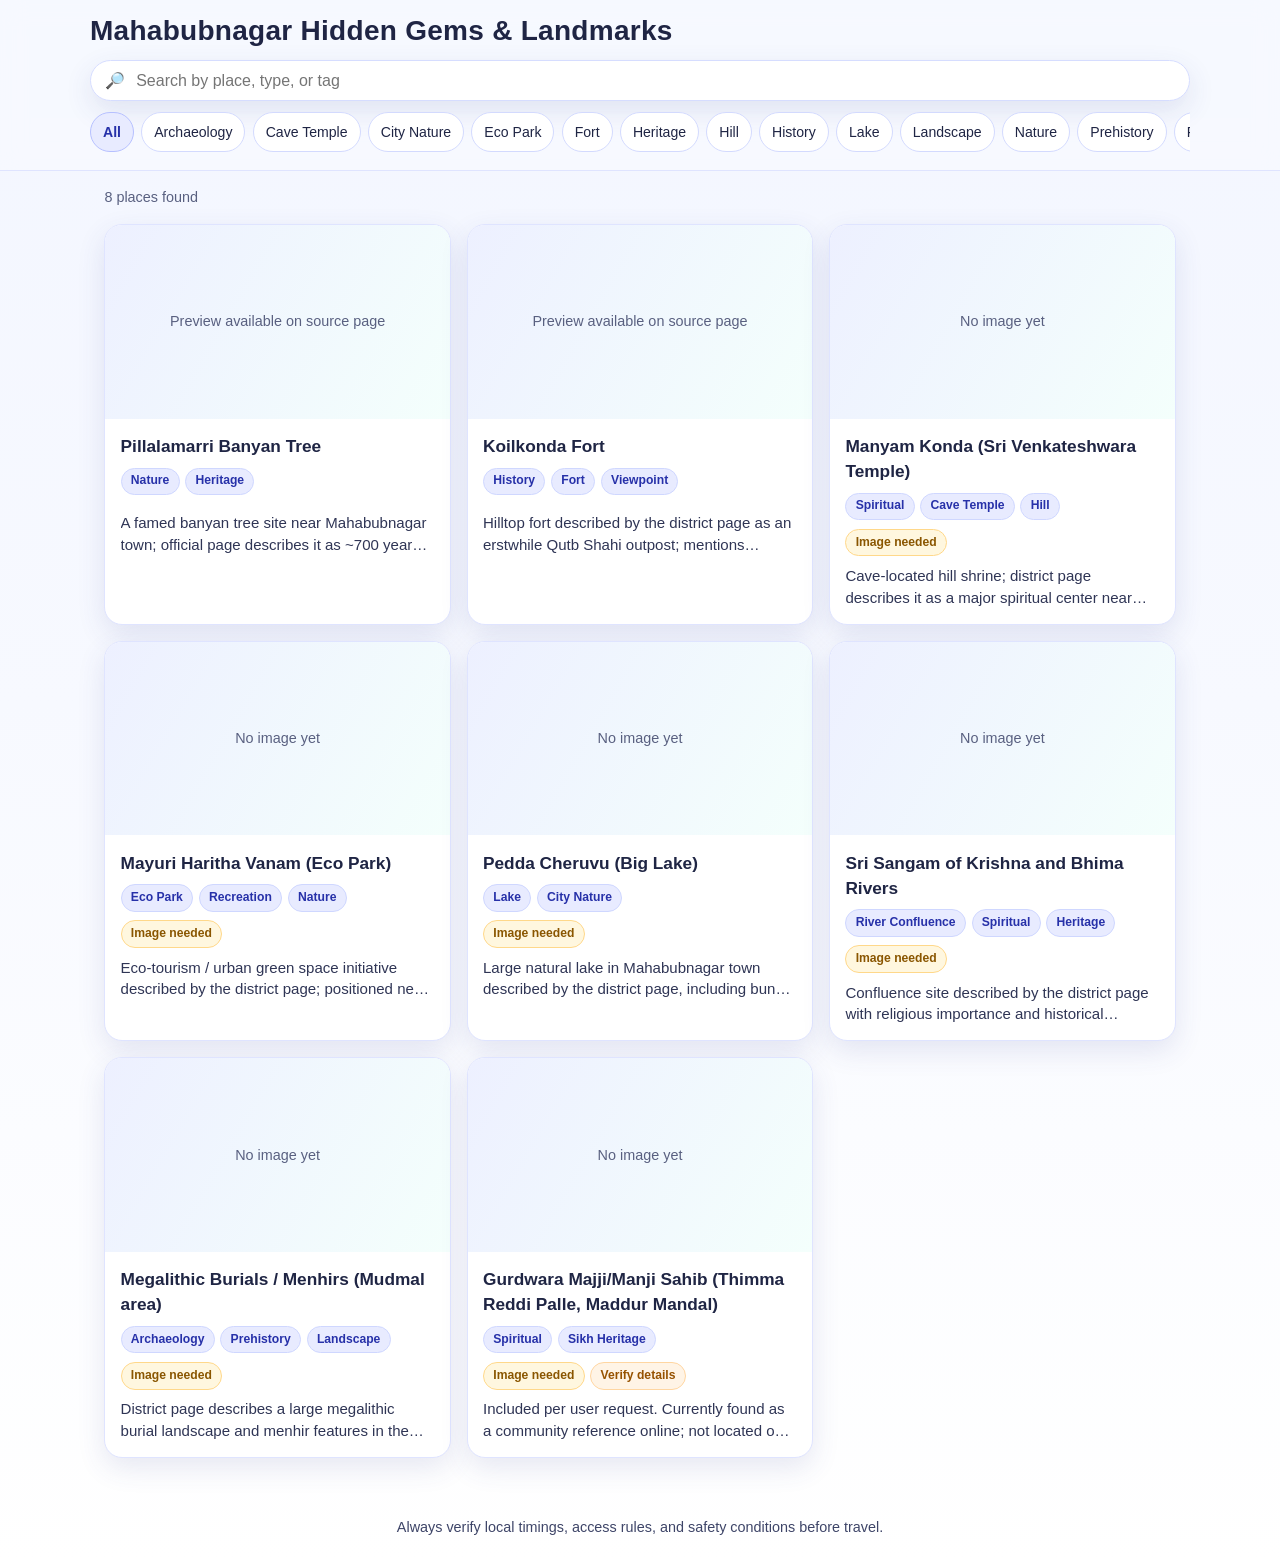
==== Index.html @ 672a3973 "Add initial HTML structure for Mahabubnagar site" ====
<!doctype html>
<html lang="en">
<head>
  <meta charset="UTF-8" />
  <meta name="viewport" content="width=device-width, initial-scale=1" />
  <title>Mahabubnagar Hidden Gems & Landmarks</title>
  <style>
    :root {
      --bg: #f7f9ff;
      --surface: #ffffff;
      --text: #1f2544;
      --muted: #596080;
      --primary: #5b6cff;
      --primary-soft: #e8ebff;
      --accent: #1bc8a1;
      --warn: #ffb703;
      --danger-soft: #fff4e6;
      --shadow: 0 10px 28px rgba(56, 68, 146, 0.12);
      --radius: 18px;
    }

    * { box-sizing: border-box; }
    body {
      margin: 0;
      font-family: Inter, -apple-system, BlinkMacSystemFont, "Segoe UI", Roboto, Arial, sans-serif;
      background: linear-gradient(180deg, #f3f6ff 0%, #f7f9ff 45%, #ffffff 100%);
      color: var(--text);
      line-height: 1.45;
    }

    .topbar {
      position: sticky;
      top: 0;
      z-index: 20;
      backdrop-filter: blur(12px);
      background: rgba(247, 249, 255, 0.92);
      border-bottom: 1px solid #dfe4ff;
      padding: 0.9rem 0.9rem 1rem;
    }

    .topbar-inner {
      max-width: 1100px;
      margin: 0 auto;
    }

    h1 {
      font-size: clamp(1.15rem, 1rem + 1.5vw, 1.75rem);
      margin: 0 0 0.75rem;
      line-height: 1.2;
      letter-spacing: 0.01em;
    }

    .search-wrap {
      display: flex;
      gap: 0.6rem;
      align-items: center;
      background: var(--surface);
      border: 1px solid #d6ddff;
      border-radius: 999px;
      padding: 0.5rem 0.85rem;
      box-shadow: var(--shadow);
    }

    .search-wrap input {
      border: 0;
      outline: none;
      width: 100%;
      font-size: 1rem;
      color: var(--text);
      background: transparent;
    }

    .chips {
      display: flex;
      gap: 0.45rem;
      overflow-x: auto;
      padding: 0.7rem 0 0.1rem;
      scrollbar-width: thin;
    }

    .chip {
      border: 1px solid #d3dafe;
      border-radius: 999px;
      padding: 0.4rem 0.75rem;
      white-space: nowrap;
      font-size: 0.88rem;
      background: #fff;
      color: var(--text);
      cursor: pointer;
      min-height: 40px;
    }

    .chip[aria-pressed="true"] {
      background: var(--primary-soft);
      color: #2731a9;
      border-color: #b6c0ff;
      font-weight: 600;
    }

    main {
      max-width: 1100px;
      margin: 1rem auto;
      padding: 0 0.9rem 1.5rem;
    }

    .grid {
      display: grid;
      grid-template-columns: repeat(auto-fill, minmax(260px, 1fr));
      gap: 1rem;
    }

    .card {
      border: 1px solid #dfe4ff;
      background: var(--surface);
      border-radius: var(--radius);
      box-shadow: var(--shadow);
      overflow: hidden;
      cursor: pointer;
      text-align: left;
      transition: transform 0.2s ease, box-shadow 0.2s ease;
    }

    .card:hover,
    .card:focus-visible {
      transform: translateY(-2px);
      box-shadow: 0 14px 30px rgba(56, 68, 146, 0.18);
      outline: none;
    }

    .cover {
      aspect-ratio: 16 / 9;
      width: 100%;
      object-fit: cover;
      background: #e9eeff;
    }

    .placeholder {
      aspect-ratio: 16 / 9;
      display: grid;
      place-items: center;
      font-size: 0.9rem;
      color: var(--muted);
      background: linear-gradient(120deg, #edf0ff, #f4fffc);
    }

    .content { padding: 0.95rem; }
    .title { margin: 0; font-size: 1.08rem; }

    .badges,
    .meta-badges {
      display: flex;
      flex-wrap: wrap;
      gap: 0.35rem;
      margin: 0.55rem 0;
    }

    .badge {
      border-radius: 999px;
      background: var(--primary-soft);
      color: #2731a9;
      font-size: 0.76rem;
      padding: 0.24rem 0.58rem;
      font-weight: 600;
      border: 1px solid #cfd7ff;
    }

    .badge.warn { background: #fff7df; color: #8a5600; border-color: #ffd88a; }
    .badge.verify { background: var(--danger-soft); color: #965200; border-color: #ffd6a1; }

    .summary {
      margin: 0;
      color: #2f3555;
      display: -webkit-box;
      -webkit-line-clamp: 2;
      -webkit-box-orient: vertical;
      overflow: hidden;
      font-size: 0.94rem;
    }

    .results-note {
      margin: 0.2rem 0 1rem;
      color: var(--muted);
      font-size: 0.9rem;
    }

    dialog {
      width: min(900px, 95vw);
      border: 0;
      border-radius: 20px;
      padding: 0;
      box-shadow: 0 20px 50px rgba(18, 22, 66, 0.45);
    }

    dialog::backdrop { background: rgba(10, 14, 44, 0.65); }

    .modal-head {
      display: flex;
      justify-content: space-between;
      align-items: start;
      gap: 0.7rem;
      padding: 1rem 1rem 0.4rem;
      position: sticky;
      top: 0;
      background: #fff;
    }

    .close-btn {
      border: 0;
      border-radius: 999px;
      padding: 0.55rem 0.75rem;
      background: #f1f4ff;
      cursor: pointer;
      min-width: 44px;
      min-height: 44px;
      font-weight: 700;
    }

    .modal-body {
      padding: 0 1rem 1rem;
      max-height: 75vh;
      overflow: auto;
    }

    .detail-group { margin: 0.9rem 0; }
    .detail-group h3 { margin: 0 0 0.45rem; font-size: 1rem; }

    ul { margin: 0.3rem 0 0; padding-left: 1.1rem; }
    li { margin-bottom: 0.28rem; }

    .sources a {
      color: #2243c7;
      word-break: break-word;
    }

    .gallery {
      display: grid;
      grid-template-columns: repeat(auto-fill, minmax(130px, 1fr));
      gap: 0.7rem;
    }

    .thumb {
      border: 1px solid #d5dcff;
      border-radius: 12px;
      padding: 0.45rem;
      background: #f8faff;
      font-size: 0.8rem;
      text-decoration: none;
      color: #28305d;
      min-height: 92px;
      display: grid;
      align-content: start;
      gap: 0.3rem;
    }

    footer {
      text-align: center;
      color: #3e4568;
      padding: 1.2rem 1rem 1.5rem;
      font-size: 0.9rem;
    }

    @media (max-width: 420px) {
      .card { border-radius: 16px; }
      .content { padding: 0.8rem; }
      .title { font-size: 1rem; }
      .summary { font-size: 0.9rem; }
    }
  </style>
</head>
<body>
  <header class="topbar">
    <div class="topbar-inner">
      <h1>Mahabubnagar Hidden Gems &amp; Landmarks</h1>
      <label class="search-wrap" for="searchInput" aria-label="Search places">
        <span aria-hidden="true">🔎</span>
        <input id="searchInput" type="search" placeholder="Search by place, type, or tag" />
      </label>
      <div class="chips" id="chips" role="toolbar" aria-label="Filter by place type"></div>
    </div>
  </header>

  <main>
    <p class="results-note" id="resultsNote"></p>
    <section class="grid" id="cards" aria-live="polite"></section>
  </main>

  <dialog id="placeModal" aria-label="Place details">
    <div class="modal-head">
      <div>
        <h2 id="modalTitle" style="margin:0 0 .35rem;"></h2>
        <div class="meta-badges" id="modalBadges"></div>
      </div>
      <button class="close-btn" id="closeModal" aria-label="Close details">✕</button>
    </div>
    <div class="modal-body" id="modalBody"></div>
  </dialog>

  <footer>
    Always verify local timings, access rules, and safety conditions before travel.
  </footer>

  <script>
    const data = {
      "district": "Mahabubnagar",
      "state": "Telangana",
      "updated_iso": "2026-02-20",
      "source_policy": {
        "primary": ["Mahabubnagar District Administration tourism pages", "Telangana Tourism destination pages"],
        "images": ["Wikimedia Commons (preferred)"],
        "verification_note": "Some sites may have only community references; those must be labeled and verified."
      },
      "places": [
        {
          "id": "pillalamarri-banyan",
          "name": "Pillalamarri Banyan Tree",
          "type": ["Nature", "Heritage"],
          "summary": "A famed banyan tree site near Mahabubnagar town; official page describes it as ~700 years old with a large spread and on-site visitor facilities.",
          "why_go": ["Iconic landmark", "Shaded picnic-like atmosphere", "Quick half-day visit"],
          "admin_area": { "district": "Mahabubnagar", "mandal": "Mahabubnagar (as per district site context)" },
          "visit_tips": {
            "best_time": "Dec–Feb is highlighted as best season for the region (general destination guidance).",
            "duration": "1–2 hours (typical quick visit)",
            "notes": ["Expect crowds on holidays; be mindful of animal facilities if present."]
          },
          "sources": [
            { "label": "Mahabubnagar District - Pillala Marri Tree", "url": "https://mahabubnagar.telangana.gov.in/pillala-marri/" }
          ],
          "images": [
            {
              "title": "Pillalamarri Mahabubnagar",
              "commons_page": "https://commons.wikimedia.org/wiki/File:Pillalamarri_Mahabubnagar.jpg",
              "license": "See Wikimedia file page",
              "attribution": "From Wikimedia Commons (check file page for author/license)"
            }
          ],
          "tags": ["family", "weekend", "nature", "photography"]
        },
        {
          "id": "koilkonda-fort",
          "name": "Koilkonda Fort",
          "type": ["History", "Fort", "Viewpoint"],
          "summary": "Hilltop fort described by the district page as an erstwhile Qutb Shahi outpost; mentions multiple gates and an inscription dated 1550.",
          "why_go": ["Trek + ruins", "Great views", "History nerd heaven"],
          "admin_area": { "district": "Mahabubnagar", "mandal": "Koilkonda" },
          "visit_tips": { "duration": "2–4 hours", "notes": ["Carry water; uneven terrain; sun protection."] },
          "sources": [
            { "label": "Mahabubnagar District - Koilkonda Fort", "url": "https://mahabubnagar.telangana.gov.in/koilkonda-fort/" }
          ],
          "images": [
            {
              "title": "Koilkonda Fort (Mahbubnagar)",
              "commons_page": "https://commons.wikimedia.org/wiki/File:Koilkonda_Fort(Mahbubnagar).jpg",
              "license": "See Wikimedia file page",
              "attribution": "From Wikimedia Commons (check file page for author/license)"
            }
          ],
          "tags": ["trek", "ruins", "sunset", "photography"]
        },
        {
          "id": "manyam-konda",
          "name": "Manyam Konda (Sri Venkateshwara Temple)",
          "type": ["Spiritual", "Cave Temple", "Hill"],
          "summary": "Cave-located hill shrine; district page describes it as a major spiritual center near Mahabubnagar and notes an annual festival on Magha Purnima.",
          "why_go": ["Pilgrimage", "Views + caves", "Quiet hill vibe"],
          "admin_area": { "district": "Mahabubnagar", "mandal": "Mahabubnagar (per district page)" },
          "visit_tips": { "duration": "Half-day", "notes": ["Respect temple customs; watch steps/rocks."] },
          "sources": [
            { "label": "Mahabubnagar District - Manyam Konda", "url": "https://mahabubnagar.telangana.gov.in/manyam-konda/" },
            { "label": "Telangana Tourism - Mahabubnagar destination", "url": "https://tourism.telangana.gov.in/destinations/mahabubnagar" }
          ],
          "images": [],
          "image_needed": true,
          "suggested_query_terms": ["Manyam Konda Mahabubnagar Wikimedia Commons", "Sri Venkateshwara Temple Manyam Konda photo"]
        },
        {
          "id": "mayuri-haritha-vanam",
          "name": "Mayuri Haritha Vanam (Eco Park)",
          "type": ["Eco Park", "Recreation", "Nature"],
          "summary": "Eco-tourism / urban green space initiative described by the district page; positioned near the Mahbubnagar–Jadcherla highway with hilly forested terrain.",
          "why_go": ["Bright, modern hangout", "Green space", "Easy local getaway"],
          "admin_area": { "district": "Mahabubnagar" },
          "visit_tips": { "duration": "2–3 hours", "notes": ["Great for evening stroll content and quick reels."] },
          "sources": [
            { "label": "Mahabubnagar District - Mayuri Haritha Vanam", "url": "https://mahabubnagar.telangana.gov.in/mayuri-haritha-vanam/" },
            { "label": "Mahabubnagar District - Tourist Places", "url": "https://mahabubnagar.telangana.gov.in/tourist-places/" }
          ],
          "images": [],
          "image_needed": true,
          "suggested_query_terms": ["Mayuri Haritha Vanam Mahabubnagar Wikimedia Commons", "Mayuri Eco Park Mahabubnagar photo"]
        },
        {
          "id": "pedda-cheruvu",
          "name": "Pedda Cheruvu (Big Lake)",
          "type": ["Lake", "City Nature"],
          "summary": "Large natural lake in Mahabubnagar town described by the district page, including bund-road access around the lake.",
          "why_go": ["Sunset walks", "Local everyday-life vibe", "Simple scenic shots"],
          "admin_area": { "district": "Mahabubnagar" },
          "visit_tips": { "duration": "1–2 hours" },
          "sources": [
            { "label": "Mahabubnagar District - Pedda Cheruvu", "url": "https://mahabubnagar.telangana.gov.in/pedda-cheruvu/" }
          ],
          "images": [],
          "image_needed": true,
          "suggested_query_terms": ["Pedda Cheruvu Mahabubnagar Wikimedia Commons", "Peddacheruvu Mahabubnagar lake photo"]
        },
        {
          "id": "krishna-bhima-sangam",
          "name": "Sri Sangam of Krishna and Bhima Rivers",
          "type": ["River Confluence", "Spiritual", "Heritage"],
          "summary": "Confluence site described by the district page with religious importance and historical references.",
          "why_go": ["Confluence landscape", "Pilgrimage significance", "Heritage storytelling"],
          "admin_area": { "district": "Mahabubnagar", "mandal": "Maganoor (as per district page)" },
          "visit_tips": { "duration": "2–4 hours" },
          "sources": [
            { "label": "Mahabubnagar District - Sri Sangam", "url": "https://mahabubnagar.telangana.gov.in/sri-sangam-of-krishna-and-bheemarivers/" }
          ],
          "images": [],
          "image_needed": true
        },
        {
          "id": "mudmal-megaliths",
          "name": "Megalithic Burials / Menhirs (Mudmal area)",
          "type": ["Archaeology", "Prehistory", "Landscape"],
          "summary": "District page describes a large megalithic burial landscape and menhir features in the Mudmal/Maganoor area.",
          "why_go": ["Rare prehistoric site", "Science-y storytelling", "Offbeat exploration"],
          "admin_area": { "district": "Mahabubnagar", "mandal": "Maganoor" },
          "visit_tips": { "duration": "Half-day", "notes": ["Go with daylight; be respectful—this is a burial landscape."] },
          "sources": [
            { "label": "Mahabubnagar District - Megalit Burials", "url": "https://mahabubnagar.telangana.gov.in/megalit-burials/" }
          ],
          "images": [],
          "image_needed": true
        },
        {
          "id": "gurdwara-manji-sahib-thimmareddipalle",
          "name": "Gurdwara Majji/Manji Sahib (Thimma Reddi Palle, Maddur Mandal)",
          "type": ["Spiritual", "Sikh Heritage"],
          "summary": "Included per user request. Currently found as a community reference online; not located on official tourism pages or Wikimedia in this pass.",
          "admin_area": { "district": "Mahabubnagar", "mandal": "Maddur" },
          "verification_status": "community_reference_only",
          "sources": [
            { "label": "Community reference mentioning the gurdwara at Thimma Reddi Palle (Maddur Mandal)", "url": "https://www.sikhphilosophy.net/threads/forgotten-sikh-tribes-and-sikh-religious-places.54071/" }
          ],
          "images": [],
          "image_needed": true,
          "suggested_query_terms": ["Gurdwara Manji Sahib Thimma Reddi Palle Wikimedia", "Thimmareddipalle gurdwara photo"]
        }
      ]
    };

    const cardsEl = document.getElementById('cards');
    const chipsEl = document.getElementById('chips');
    const searchInput = document.getElementById('searchInput');
    const resultsNote = document.getElementById('resultsNote');
    const modal = document.getElementById('placeModal');
    const closeModalBtn = document.getElementById('closeModal');
    const modalTitle = document.getElementById('modalTitle');
    const modalBadges = document.getElementById('modalBadges');
    const modalBody = document.getElementById('modalBody');

    const allTypes = [...new Set(data.places.flatMap(place => place.type || []))].sort();
    let activeType = 'All';

    function createChips() {
      const types = ['All', ...allTypes];
      chipsEl.innerHTML = types.map(type => `
        <button class="chip" data-type="${type}" aria-pressed="${type === 'All'}">${type}</button>
      `).join('');
    }

    function getImageUrl(place) {
      const first = place.images && place.images[0];
      return first?.image_url || first?.url || first?.commons_page || '';
    }

    function renderCards() {
      const query = searchInput.value.trim().toLowerCase();
      const filtered = data.places.filter(place => {
        const haystack = [
          place.name,
          ...(place.type || []),
          ...(place.tags || [])
        ].join(' ').toLowerCase();
        const typeMatch = activeType === 'All' || (place.type || []).includes(activeType);
        const queryMatch = !query || haystack.includes(query);
        return typeMatch && queryMatch;
      });

      resultsNote.textContent = `${filtered.length} place${filtered.length === 1 ? '' : 's'} found`;

      cardsEl.innerHTML = filtered.map(place => {
        const imageUrl = getImageUrl(place);
        return `
          <article class="card" tabindex="0" data-id="${place.id}" role="button" aria-label="Open details for ${place.name}">
            ${imageUrl
              ? `<img class="cover" src="${imageUrl}" alt="${place.name} cover image" loading="lazy" onerror="this.closest('article').querySelector('.placeholder').hidden=false; this.hidden=true;"/><div class="placeholder" hidden>Preview available on source page</div>`
              : `<div class="placeholder">No image yet</div>`}
            <div class="content">
              <h2 class="title">${place.name}</h2>
              <div class="badges">${(place.type || []).map(type => `<span class="badge">${type}</span>`).join('')}</div>
              <div class="meta-badges">
                ${place.image_needed ? '<span class="badge warn">Image needed</span>' : ''}
                ${place.verification_status === 'community_reference_only' ? '<span class="badge verify">Verify details</span>' : ''}
              </div>
              <p class="summary">${place.summary || 'No summary yet.'}</p>
            </div>
          </article>
        `;
      }).join('');

      if (!filtered.length) {
        cardsEl.innerHTML = '<p>No places match your filters. Try a broader search.</p>';
      }
    }

    function renderModal(place) {
      modalTitle.textContent = place.name;
      modalBadges.innerHTML = [
        ...(place.type || []).map(type => `<span class="badge">${type}</span>`),
        place.image_needed ? '<span class="badge warn">Image needed</span>' : '',
        place.verification_status === 'community_reference_only' ? '<span class="badge verify">Verify details</span>' : ''
      ].join('');

      const tips = place.visit_tips || {};
      const tipItems = [
        tips.best_time ? `<li><strong>Best time:</strong> ${tips.best_time}</li>` : '',
        tips.duration ? `<li><strong>Suggested duration:</strong> ${tips.duration}</li>` : '',
        ...(tips.notes || []).map(note => `<li>${note}</li>`)
      ].join('');

      const adminArea = Object.entries(place.admin_area || {})
        .map(([k, v]) => `<li><strong>${k}:</strong> ${v}</li>`)
        .join('');

      const gallery = (place.images || []).length
        ? `<div class="gallery">${place.images.map(img => {
            const link = img.image_url || img.url || img.commons_page;
            return `<a class="thumb" href="${link}" target="_blank" rel="noopener noreferrer">
              <strong>${img.title || 'Image'}</strong>
              <span>${img.license || 'Open source page'}</span>
              <span>${img.attribution || ''}</span>
            </a>`;
          }).join('')}</div>`
        : '<p>No gallery images available yet.</p>';

      modalBody.innerHTML = `
        <section class="detail-group">
          <h3>Summary</h3>
          <p>${place.summary || 'No summary available.'}</p>
        </section>

        <section class="detail-group">
          <h3>Why go</h3>
          ${(place.why_go || []).length ? `<ul>${(place.why_go || []).map(item => `<li>${item}</li>`).join('')}</ul>` : '<p>Not specified.</p>'}
        </section>

        <section class="detail-group">
          <h3>Visit tips</h3>
          ${tipItems ? `<ul>${tipItems}</ul>` : '<p>Not specified.</p>'}
        </section>

        <section class="detail-group">
          <h3>Administrative area</h3>
          ${adminArea ? `<ul>${adminArea}</ul>` : '<p>Not specified.</p>'}
        </section>

        <section class="detail-group sources">
          <h3>Sources</h3>
          ${(place.sources || []).length
            ? `<ul>${place.sources.map(src => `<li><a href="${src.url}" target="_blank" rel="noopener noreferrer">${src.label}</a></li>`).join('')}</ul>`
            : '<p>No source links listed.</p>'}
        </section>

        <section class="detail-group">
          <h3>Image gallery</h3>
          ${gallery}
        </section>
      `;
      modal.showModal();
      closeModalBtn.focus();
    }

    createChips();
    renderCards();

    chipsEl.addEventListener('click', event => {
      const target = event.target.closest('.chip');
      if (!target) return;
      activeType = target.dataset.type;
      [...chipsEl.querySelectorAll('.chip')].forEach(chip => {
        chip.setAttribute('aria-pressed', String(chip === target));
      });
      renderCards();
    });

    searchInput.addEventListener('input', renderCards);

    cardsEl.addEventListener('click', event => {
      const card = event.target.closest('.card');
      if (!card) return;
      const place = data.places.find(p => p.id === card.dataset.id);
      if (place) renderModal(place);
    });

    cardsEl.addEventListener('keydown', event => {
      if (event.key !== 'Enter' && event.key !== ' ') return;
      const card = event.target.closest('.card');
      if (!card) return;
      event.preventDefault();
      const place = data.places.find(p => p.id === card.dataset.id);
      if (place) renderModal(place);
    });

    closeModalBtn.addEventListener('click', () => modal.close());

    modal.addEventListener('click', event => {
      const rect = modal.getBoundingClientRect();
      const inDialog = rect.top <= event.clientY && event.clientY <= rect.top + rect.height && rect.left <= event.clientX && event.clientX <= rect.left + rect.width;
      if (!inDialog) modal.close();
    });

    document.addEventListener('keydown', event => {
      if (event.key === 'Escape' && modal.open) {
        modal.close();
      }
    });
  </script>
</body>
</html>
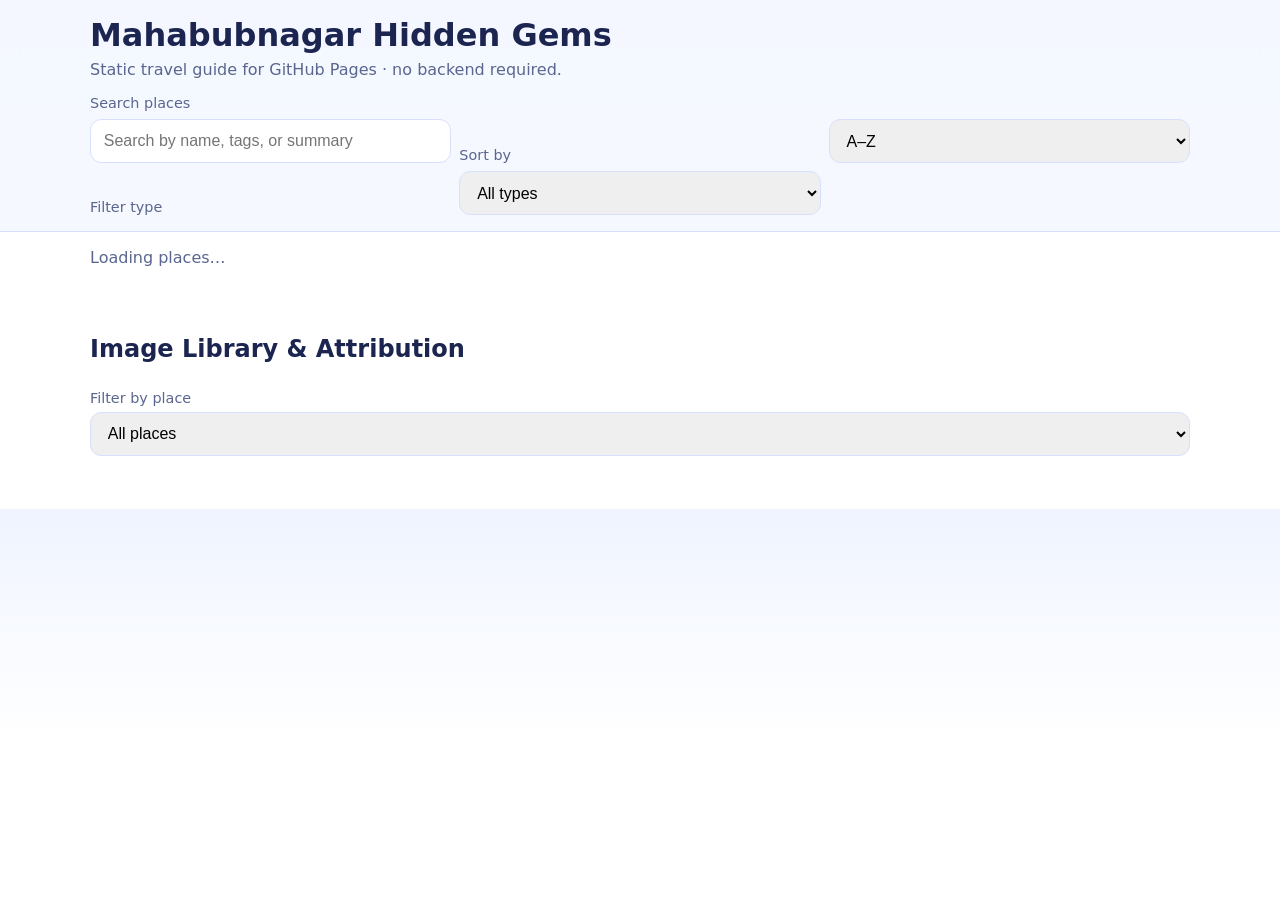
==== commit 4b9bbc1f: "Refactor Index.html for SEO and accessibility Updated the HTML structure and added meta tags for bet" ====
--- a/Index.html
+++ b/Index.html
@@ -1,629 +1,99 @@
 <!doctype html>
 <html lang="en">
-<head>
-  <meta charset="UTF-8" />
-  <meta name="viewport" content="width=device-width, initial-scale=1" />
-  <title>Mahabubnagar Hidden Gems & Landmarks</title>
-  <style>
-    :root {
-      --bg: #f7f9ff;
-      --surface: #ffffff;
-      --text: #1f2544;
-      --muted: #596080;
-      --primary: #5b6cff;
-      --primary-soft: #e8ebff;
-      --accent: #1bc8a1;
-      --warn: #ffb703;
-      --danger-soft: #fff4e6;
-      --shadow: 0 10px 28px rgba(56, 68, 146, 0.12);
-      --radius: 18px;
-    }
+  <head>
+    <meta charset="UTF-8" />
+    <meta name="viewport" content="width=device-width, initial-scale=1" />
+    <title>Mahabubnagar Hidden Gems</title>
+    <meta
+      name="description"
+      content="Explore Mahabubnagar hidden gems with search, filters, map links, image licenses, and offline support."
+    />
+    <meta property="og:title" content="Mahabubnagar Hidden Gems" />
+    <meta
+      property="og:description"
+      content="A modern static travel guide with discoverable places, image attribution, and offline support."
+    />
+    <meta property="og:type" content="website" />
+    <meta property="og:url" content="https://example.github.io/Mahabubnagar-Hidden-Gems/" />
+    <meta
+      property="og:image"
+      content="https://example.github.io/Mahabubnagar-Hidden-Gems/assets/images/og-cover.svg"
+    />
+    <meta name="twitter:card" content="summary_large_image" />
+    <meta name="twitter:title" content="Mahabubnagar Hidden Gems" />
+    <meta
+      name="twitter:description"
+      content="Find scenic, heritage, and spiritual places with offline-ready static pages."
+    />
+    <meta
+      name="twitter:image"
+      content="https://example.github.io/Mahabubnagar-Hidden-Gems/assets/images/og-cover.svg"
+    />
+    <link rel="icon" href="./favicon.ico" sizes="any" />
+    <link rel="manifest" href="./manifest.webmanifest" />
+    <link rel="stylesheet" href="./css/styles.css" />
+  </head>
+  <body>
+    <a class="skip-link" href="#main-content">Skip to content</a>
 
-    * { box-sizing: border-box; }
-    body {
-      margin: 0;
-      font-family: Inter, -apple-system, BlinkMacSystemFont, "Segoe UI", Roboto, Arial, sans-serif;
-      background: linear-gradient(180deg, #f3f6ff 0%, #f7f9ff 45%, #ffffff 100%);
-      color: var(--text);
-      line-height: 1.45;
-    }
+    <header class="topbar">
+      <div class="container">
+        <h1>Mahabubnagar Hidden Gems</h1>
+        <p class="subtitle">Static travel guide for GitHub Pages · no backend required.</p>
 
-    .topbar {
-      position: sticky;
-      top: 0;
-      z-index: 20;
-      backdrop-filter: blur(12px);
-      background: rgba(247, 249, 255, 0.92);
-      border-bottom: 1px solid #dfe4ff;
-      padding: 0.9rem 0.9rem 1rem;
-    }
+        <section class="controls" aria-label="Search and sort places">
+          <label class="search-label" for="search-input">Search places</label>
+          <input
+            id="search-input"
+            type="search"
+            placeholder="Search by name, tags, or summary"
+            autocomplete="off"
+          />
 
-    .topbar-inner {
-      max-width: 1100px;
-      margin: 0 auto;
-    }
+          <label for="sort-select">Sort by</label>
+          <select id="sort-select">
+            <option value="az">A–Z</option>
+            <option value="rating">Rating (high → low)</option>
+            <option value="type">Type</option>
+          </select>
 
-    h1 {
-      font-size: clamp(1.15rem, 1rem + 1.5vw, 1.75rem);
-      margin: 0 0 0.75rem;
-      line-height: 1.2;
-      letter-spacing: 0.01em;
-    }
+          <label for="type-filter">Filter type</label>
+          <select id="type-filter">
+            <option value="all">All types</option>
+          </select>
+        </section>
+      </div>
+    </header>
 
-    .search-wrap {
-      display: flex;
-      gap: 0.6rem;
-      align-items: center;
-      background: var(--surface);
-      border: 1px solid #d6ddff;
-      border-radius: 999px;
-      padding: 0.5rem 0.85rem;
-      box-shadow: var(--shadow);
-    }
+    <main id="main-content" class="container">
+      <p id="status" class="status" role="status" aria-live="polite">Loading places…</p>
+      <section id="cards" class="grid" aria-label="Place cards"></section>
 
-    .search-wrap input {
-      border: 0;
-      outline: none;
-      width: 100%;
-      font-size: 1rem;
-      color: var(--text);
-      background: transparent;
-    }
+      <section id="image-library" aria-labelledby="image-library-title">
+        <div class="image-library-header">
+          <h2 id="image-library-title">Image Library & Attribution</h2>
+          <label for="image-place-filter">Filter by place</label>
+          <select id="image-place-filter">
+            <option value="all">All places</option>
+          </select>
+        </div>
+        <div id="image-library-list" class="image-grid"></div>
+      </section>
+    </main>
 
-    .chips {
-      display: flex;
-      gap: 0.45rem;
-      overflow-x: auto;
-      padding: 0.7rem 0 0.1rem;
-      scrollbar-width: thin;
-    }
+    <dialog id="place-modal" aria-labelledby="modal-title">
+      <article class="modal-shell">
+        <button class="close" id="modal-close" aria-label="Close place details">✕</button>
+        <h2 id="modal-title"></h2>
+        <p id="modal-summary"></p>
+        <ul id="modal-tags" class="tag-list"></ul>
+        <p id="modal-rating"></p>
+        <div class="modal-actions">
+          <a id="modal-map-link" class="button-link" target="_blank" rel="noopener noreferrer">Open in Google Maps</a>
+        </div>
+      </article>
+    </dialog>
 
-    .chip {
-      border: 1px solid #d3dafe;
-      border-radius: 999px;
-      padding: 0.4rem 0.75rem;
-      white-space: nowrap;
-      font-size: 0.88rem;
-      background: #fff;
-      color: var(--text);
-      cursor: pointer;
-      min-height: 40px;
-    }
-
-    .chip[aria-pressed="true"] {
-      background: var(--primary-soft);
-      color: #2731a9;
-      border-color: #b6c0ff;
-      font-weight: 600;
-    }
-
-    main {
-      max-width: 1100px;
-      margin: 1rem auto;
-      padding: 0 0.9rem 1.5rem;
-    }
-
-    .grid {
-      display: grid;
-      grid-template-columns: repeat(auto-fill, minmax(260px, 1fr));
-      gap: 1rem;
-    }
-
-    .card {
-      border: 1px solid #dfe4ff;
-      background: var(--surface);
-      border-radius: var(--radius);
-      box-shadow: var(--shadow);
-      overflow: hidden;
-      cursor: pointer;
-      text-align: left;
-      transition: transform 0.2s ease, box-shadow 0.2s ease;
-    }
-
-    .card:hover,
-    .card:focus-visible {
-      transform: translateY(-2px);
-      box-shadow: 0 14px 30px rgba(56, 68, 146, 0.18);
-      outline: none;
-    }
-
-    .cover {
-      aspect-ratio: 16 / 9;
-      width: 100%;
-      object-fit: cover;
-      background: #e9eeff;
-    }
-
-    .placeholder {
-      aspect-ratio: 16 / 9;
-      display: grid;
-      place-items: center;
-      font-size: 0.9rem;
-      color: var(--muted);
-      background: linear-gradient(120deg, #edf0ff, #f4fffc);
-    }
-
-    .content { padding: 0.95rem; }
-    .title { margin: 0; font-size: 1.08rem; }
-
-    .badges,
-    .meta-badges {
-      display: flex;
-      flex-wrap: wrap;
-      gap: 0.35rem;
-      margin: 0.55rem 0;
-    }
-
-    .badge {
-      border-radius: 999px;
-      background: var(--primary-soft);
-      color: #2731a9;
-      font-size: 0.76rem;
-      padding: 0.24rem 0.58rem;
-      font-weight: 600;
-      border: 1px solid #cfd7ff;
-    }
-
-    .badge.warn { background: #fff7df; color: #8a5600; border-color: #ffd88a; }
-    .badge.verify { background: var(--danger-soft); color: #965200; border-color: #ffd6a1; }
-
-    .summary {
-      margin: 0;
-      color: #2f3555;
-      display: -webkit-box;
-      -webkit-line-clamp: 2;
-      -webkit-box-orient: vertical;
-      overflow: hidden;
-      font-size: 0.94rem;
-    }
-
-    .results-note {
-      margin: 0.2rem 0 1rem;
-      color: var(--muted);
-      font-size: 0.9rem;
-    }
-
-    dialog {
-      width: min(900px, 95vw);
-      border: 0;
-      border-radius: 20px;
-      padding: 0;
-      box-shadow: 0 20px 50px rgba(18, 22, 66, 0.45);
-    }
-
-    dialog::backdrop { background: rgba(10, 14, 44, 0.65); }
-
-    .modal-head {
-      display: flex;
-      justify-content: space-between;
-      align-items: start;
-      gap: 0.7rem;
-      padding: 1rem 1rem 0.4rem;
-      position: sticky;
-      top: 0;
-      background: #fff;
-    }
-
-    .close-btn {
-      border: 0;
-      border-radius: 999px;
-      padding: 0.55rem 0.75rem;
-      background: #f1f4ff;
-      cursor: pointer;
-      min-width: 44px;
-      min-height: 44px;
-      font-weight: 700;
-    }
-
-    .modal-body {
-      padding: 0 1rem 1rem;
-      max-height: 75vh;
-      overflow: auto;
-    }
-
-    .detail-group { margin: 0.9rem 0; }
-    .detail-group h3 { margin: 0 0 0.45rem; font-size: 1rem; }
-
-    ul { margin: 0.3rem 0 0; padding-left: 1.1rem; }
-    li { margin-bottom: 0.28rem; }
-
-    .sources a {
-      color: #2243c7;
-      word-break: break-word;
-    }
-
-    .gallery {
-      display: grid;
-      grid-template-columns: repeat(auto-fill, minmax(130px, 1fr));
-      gap: 0.7rem;
-    }
-
-    .thumb {
-      border: 1px solid #d5dcff;
-      border-radius: 12px;
-      padding: 0.45rem;
-      background: #f8faff;
-      font-size: 0.8rem;
-      text-decoration: none;
-      color: #28305d;
-      min-height: 92px;
-      display: grid;
-      align-content: start;
-      gap: 0.3rem;
-    }
-
-    footer {
-      text-align: center;
-      color: #3e4568;
-      padding: 1.2rem 1rem 1.5rem;
-      font-size: 0.9rem;
-    }
-
-    @media (max-width: 420px) {
-      .card { border-radius: 16px; }
-      .content { padding: 0.8rem; }
-      .title { font-size: 1rem; }
-      .summary { font-size: 0.9rem; }
-    }
-  </style>
-</head>
-<body>
-  <header class="topbar">
-    <div class="topbar-inner">
-      <h1>Mahabubnagar Hidden Gems &amp; Landmarks</h1>
-      <label class="search-wrap" for="searchInput" aria-label="Search places">
-        <span aria-hidden="true">🔎</span>
-        <input id="searchInput" type="search" placeholder="Search by place, type, or tag" />
-      </label>
-      <div class="chips" id="chips" role="toolbar" aria-label="Filter by place type"></div>
-    </div>
-  </header>
-
-  <main>
-    <p class="results-note" id="resultsNote"></p>
-    <section class="grid" id="cards" aria-live="polite"></section>
-  </main>
-
-  <dialog id="placeModal" aria-label="Place details">
-    <div class="modal-head">
-      <div>
-        <h2 id="modalTitle" style="margin:0 0 .35rem;"></h2>
-        <div class="meta-badges" id="modalBadges"></div>
-      </div>
-      <button class="close-btn" id="closeModal" aria-label="Close details">✕</button>
-    </div>
-    <div class="modal-body" id="modalBody"></div>
-  </dialog>
-
-  <footer>
-    Always verify local timings, access rules, and safety conditions before travel.
-  </footer>
-
-  <script>
-    const data = {
-      "district": "Mahabubnagar",
-      "state": "Telangana",
-      "updated_iso": "2026-02-20",
-      "source_policy": {
-        "primary": ["Mahabubnagar District Administration tourism pages", "Telangana Tourism destination pages"],
-        "images": ["Wikimedia Commons (preferred)"],
-        "verification_note": "Some sites may have only community references; those must be labeled and verified."
-      },
-      "places": [
-        {
-          "id": "pillalamarri-banyan",
-          "name": "Pillalamarri Banyan Tree",
-          "type": ["Nature", "Heritage"],
-          "summary": "A famed banyan tree site near Mahabubnagar town; official page describes it as ~700 years old with a large spread and on-site visitor facilities.",
-          "why_go": ["Iconic landmark", "Shaded picnic-like atmosphere", "Quick half-day visit"],
-          "admin_area": { "district": "Mahabubnagar", "mandal": "Mahabubnagar (as per district site context)" },
-          "visit_tips": {
-            "best_time": "Dec–Feb is highlighted as best season for the region (general destination guidance).",
-            "duration": "1–2 hours (typical quick visit)",
-            "notes": ["Expect crowds on holidays; be mindful of animal facilities if present."]
-          },
-          "sources": [
-            { "label": "Mahabubnagar District - Pillala Marri Tree", "url": "https://mahabubnagar.telangana.gov.in/pillala-marri/" }
-          ],
-          "images": [
-            {
-              "title": "Pillalamarri Mahabubnagar",
-              "commons_page": "https://commons.wikimedia.org/wiki/File:Pillalamarri_Mahabubnagar.jpg",
-              "license": "See Wikimedia file page",
-              "attribution": "From Wikimedia Commons (check file page for author/license)"
-            }
-          ],
-          "tags": ["family", "weekend", "nature", "photography"]
-        },
-        {
-          "id": "koilkonda-fort",
-          "name": "Koilkonda Fort",
-          "type": ["History", "Fort", "Viewpoint"],
-          "summary": "Hilltop fort described by the district page as an erstwhile Qutb Shahi outpost; mentions multiple gates and an inscription dated 1550.",
-          "why_go": ["Trek + ruins", "Great views", "History nerd heaven"],
-          "admin_area": { "district": "Mahabubnagar", "mandal": "Koilkonda" },
-          "visit_tips": { "duration": "2–4 hours", "notes": ["Carry water; uneven terrain; sun protection."] },
-          "sources": [
-            { "label": "Mahabubnagar District - Koilkonda Fort", "url": "https://mahabubnagar.telangana.gov.in/koilkonda-fort/" }
-          ],
-          "images": [
-            {
-              "title": "Koilkonda Fort (Mahbubnagar)",
-              "commons_page": "https://commons.wikimedia.org/wiki/File:Koilkonda_Fort(Mahbubnagar).jpg",
-              "license": "See Wikimedia file page",
-              "attribution": "From Wikimedia Commons (check file page for author/license)"
-            }
-          ],
-          "tags": ["trek", "ruins", "sunset", "photography"]
-        },
-        {
-          "id": "manyam-konda",
-          "name": "Manyam Konda (Sri Venkateshwara Temple)",
-          "type": ["Spiritual", "Cave Temple", "Hill"],
-          "summary": "Cave-located hill shrine; district page describes it as a major spiritual center near Mahabubnagar and notes an annual festival on Magha Purnima.",
-          "why_go": ["Pilgrimage", "Views + caves", "Quiet hill vibe"],
-          "admin_area": { "district": "Mahabubnagar", "mandal": "Mahabubnagar (per district page)" },
-          "visit_tips": { "duration": "Half-day", "notes": ["Respect temple customs; watch steps/rocks."] },
-          "sources": [
-            { "label": "Mahabubnagar District - Manyam Konda", "url": "https://mahabubnagar.telangana.gov.in/manyam-konda/" },
-            { "label": "Telangana Tourism - Mahabubnagar destination", "url": "https://tourism.telangana.gov.in/destinations/mahabubnagar" }
-          ],
-          "images": [],
-          "image_needed": true,
-          "suggested_query_terms": ["Manyam Konda Mahabubnagar Wikimedia Commons", "Sri Venkateshwara Temple Manyam Konda photo"]
-        },
-        {
-          "id": "mayuri-haritha-vanam",
-          "name": "Mayuri Haritha Vanam (Eco Park)",
-          "type": ["Eco Park", "Recreation", "Nature"],
-          "summary": "Eco-tourism / urban green space initiative described by the district page; positioned near the Mahbubnagar–Jadcherla highway with hilly forested terrain.",
-          "why_go": ["Bright, modern hangout", "Green space", "Easy local getaway"],
-          "admin_area": { "district": "Mahabubnagar" },
-          "visit_tips": { "duration": "2–3 hours", "notes": ["Great for evening stroll content and quick reels."] },
-          "sources": [
-            { "label": "Mahabubnagar District - Mayuri Haritha Vanam", "url": "https://mahabubnagar.telangana.gov.in/mayuri-haritha-vanam/" },
-            { "label": "Mahabubnagar District - Tourist Places", "url": "https://mahabubnagar.telangana.gov.in/tourist-places/" }
-          ],
-          "images": [],
-          "image_needed": true,
-          "suggested_query_terms": ["Mayuri Haritha Vanam Mahabubnagar Wikimedia Commons", "Mayuri Eco Park Mahabubnagar photo"]
-        },
-        {
-          "id": "pedda-cheruvu",
-          "name": "Pedda Cheruvu (Big Lake)",
-          "type": ["Lake", "City Nature"],
-          "summary": "Large natural lake in Mahabubnagar town described by the district page, including bund-road access around the lake.",
-          "why_go": ["Sunset walks", "Local everyday-life vibe", "Simple scenic shots"],
-          "admin_area": { "district": "Mahabubnagar" },
-          "visit_tips": { "duration": "1–2 hours" },
-          "sources": [
-            { "label": "Mahabubnagar District - Pedda Cheruvu", "url": "https://mahabubnagar.telangana.gov.in/pedda-cheruvu/" }
-          ],
-          "images": [],
-          "image_needed": true,
-          "suggested_query_terms": ["Pedda Cheruvu Mahabubnagar Wikimedia Commons", "Peddacheruvu Mahabubnagar lake photo"]
-        },
-        {
-          "id": "krishna-bhima-sangam",
-          "name": "Sri Sangam of Krishna and Bhima Rivers",
-          "type": ["River Confluence", "Spiritual", "Heritage"],
-          "summary": "Confluence site described by the district page with religious importance and historical references.",
-          "why_go": ["Confluence landscape", "Pilgrimage significance", "Heritage storytelling"],
-          "admin_area": { "district": "Mahabubnagar", "mandal": "Maganoor (as per district page)" },
-          "visit_tips": { "duration": "2–4 hours" },
-          "sources": [
-            { "label": "Mahabubnagar District - Sri Sangam", "url": "https://mahabubnagar.telangana.gov.in/sri-sangam-of-krishna-and-bheemarivers/" }
-          ],
-          "images": [],
-          "image_needed": true
-        },
-        {
-          "id": "mudmal-megaliths",
-          "name": "Megalithic Burials / Menhirs (Mudmal area)",
-          "type": ["Archaeology", "Prehistory", "Landscape"],
-          "summary": "District page describes a large megalithic burial landscape and menhir features in the Mudmal/Maganoor area.",
-          "why_go": ["Rare prehistoric site", "Science-y storytelling", "Offbeat exploration"],
-          "admin_area": { "district": "Mahabubnagar", "mandal": "Maganoor" },
-          "visit_tips": { "duration": "Half-day", "notes": ["Go with daylight; be respectful—this is a burial landscape."] },
-          "sources": [
-            { "label": "Mahabubnagar District - Megalit Burials", "url": "https://mahabubnagar.telangana.gov.in/megalit-burials/" }
-          ],
-          "images": [],
-          "image_needed": true
-        },
-        {
-          "id": "gurdwara-manji-sahib-thimmareddipalle",
-          "name": "Gurdwara Majji/Manji Sahib (Thimma Reddi Palle, Maddur Mandal)",
-          "type": ["Spiritual", "Sikh Heritage"],
-          "summary": "Included per user request. Currently found as a community reference online; not located on official tourism pages or Wikimedia in this pass.",
-          "admin_area": { "district": "Mahabubnagar", "mandal": "Maddur" },
-          "verification_status": "community_reference_only",
-          "sources": [
-            { "label": "Community reference mentioning the gurdwara at Thimma Reddi Palle (Maddur Mandal)", "url": "https://www.sikhphilosophy.net/threads/forgotten-sikh-tribes-and-sikh-religious-places.54071/" }
-          ],
-          "images": [],
-          "image_needed": true,
-          "suggested_query_terms": ["Gurdwara Manji Sahib Thimma Reddi Palle Wikimedia", "Thimmareddipalle gurdwara photo"]
-        }
-      ]
-    };
-
-    const cardsEl = document.getElementById('cards');
-    const chipsEl = document.getElementById('chips');
-    const searchInput = document.getElementById('searchInput');
-    const resultsNote = document.getElementById('resultsNote');
-    const modal = document.getElementById('placeModal');
-    const closeModalBtn = document.getElementById('closeModal');
-    const modalTitle = document.getElementById('modalTitle');
-    const modalBadges = document.getElementById('modalBadges');
-    const modalBody = document.getElementById('modalBody');
-
-    const allTypes = [...new Set(data.places.flatMap(place => place.type || []))].sort();
-    let activeType = 'All';
-
-    function createChips() {
-      const types = ['All', ...allTypes];
-      chipsEl.innerHTML = types.map(type => `
-        <button class="chip" data-type="${type}" aria-pressed="${type === 'All'}">${type}</button>
-      `).join('');
-    }
-
-    function getImageUrl(place) {
-      const first = place.images && place.images[0];
-      return first?.image_url || first?.url || first?.commons_page || '';
-    }
-
-    function renderCards() {
-      const query = searchInput.value.trim().toLowerCase();
-      const filtered = data.places.filter(place => {
-        const haystack = [
-          place.name,
-          ...(place.type || []),
-          ...(place.tags || [])
-        ].join(' ').toLowerCase();
-        const typeMatch = activeType === 'All' || (place.type || []).includes(activeType);
-        const queryMatch = !query || haystack.includes(query);
-        return typeMatch && queryMatch;
-      });
-
-      resultsNote.textContent = `${filtered.length} place${filtered.length === 1 ? '' : 's'} found`;
-
-      cardsEl.innerHTML = filtered.map(place => {
-        const imageUrl = getImageUrl(place);
-        return `
-          <article class="card" tabindex="0" data-id="${place.id}" role="button" aria-label="Open details for ${place.name}">
-            ${imageUrl
-              ? `<img class="cover" src="${imageUrl}" alt="${place.name} cover image" loading="lazy" onerror="this.closest('article').querySelector('.placeholder').hidden=false; this.hidden=true;"/><div class="placeholder" hidden>Preview available on source page</div>`
-              : `<div class="placeholder">No image yet</div>`}
-            <div class="content">
-              <h2 class="title">${place.name}</h2>
-              <div class="badges">${(place.type || []).map(type => `<span class="badge">${type}</span>`).join('')}</div>
-              <div class="meta-badges">
-                ${place.image_needed ? '<span class="badge warn">Image needed</span>' : ''}
-                ${place.verification_status === 'community_reference_only' ? '<span class="badge verify">Verify details</span>' : ''}
-              </div>
-              <p class="summary">${place.summary || 'No summary yet.'}</p>
-            </div>
-          </article>
-        `;
-      }).join('');
-
-      if (!filtered.length) {
-        cardsEl.innerHTML = '<p>No places match your filters. Try a broader search.</p>';
-      }
-    }
-
-    function renderModal(place) {
-      modalTitle.textContent = place.name;
-      modalBadges.innerHTML = [
-        ...(place.type || []).map(type => `<span class="badge">${type}</span>`),
-        place.image_needed ? '<span class="badge warn">Image needed</span>' : '',
-        place.verification_status === 'community_reference_only' ? '<span class="badge verify">Verify details</span>' : ''
-      ].join('');
-
-      const tips = place.visit_tips || {};
-      const tipItems = [
-        tips.best_time ? `<li><strong>Best time:</strong> ${tips.best_time}</li>` : '',
-        tips.duration ? `<li><strong>Suggested duration:</strong> ${tips.duration}</li>` : '',
-        ...(tips.notes || []).map(note => `<li>${note}</li>`)
-      ].join('');
-
-      const adminArea = Object.entries(place.admin_area || {})
-        .map(([k, v]) => `<li><strong>${k}:</strong> ${v}</li>`)
-        .join('');
-
-      const gallery = (place.images || []).length
-        ? `<div class="gallery">${place.images.map(img => {
-            const link = img.image_url || img.url || img.commons_page;
-            return `<a class="thumb" href="${link}" target="_blank" rel="noopener noreferrer">
-              <strong>${img.title || 'Image'}</strong>
-              <span>${img.license || 'Open source page'}</span>
-              <span>${img.attribution || ''}</span>
-            </a>`;
-          }).join('')}</div>`
-        : '<p>No gallery images available yet.</p>';
-
-      modalBody.innerHTML = `
-        <section class="detail-group">
-          <h3>Summary</h3>
-          <p>${place.summary || 'No summary available.'}</p>
-        </section>
-
-        <section class="detail-group">
-          <h3>Why go</h3>
-          ${(place.why_go || []).length ? `<ul>${(place.why_go || []).map(item => `<li>${item}</li>`).join('')}</ul>` : '<p>Not specified.</p>'}
-        </section>
-
-        <section class="detail-group">
-          <h3>Visit tips</h3>
-          ${tipItems ? `<ul>${tipItems}</ul>` : '<p>Not specified.</p>'}
-        </section>
-
-        <section class="detail-group">
-          <h3>Administrative area</h3>
-          ${adminArea ? `<ul>${adminArea}</ul>` : '<p>Not specified.</p>'}
-        </section>
-
-        <section class="detail-group sources">
-          <h3>Sources</h3>
-          ${(place.sources || []).length
-            ? `<ul>${place.sources.map(src => `<li><a href="${src.url}" target="_blank" rel="noopener noreferrer">${src.label}</a></li>`).join('')}</ul>`
-            : '<p>No source links listed.</p>'}
-        </section>
-
-        <section class="detail-group">
-          <h3>Image gallery</h3>
-          ${gallery}
-        </section>
-      `;
-      modal.showModal();
-      closeModalBtn.focus();
-    }
-
-    createChips();
-    renderCards();
-
-    chipsEl.addEventListener('click', event => {
-      const target = event.target.closest('.chip');
-      if (!target) return;
-      activeType = target.dataset.type;
-      [...chipsEl.querySelectorAll('.chip')].forEach(chip => {
-        chip.setAttribute('aria-pressed', String(chip === target));
-      });
-      renderCards();
-    });
-
-    searchInput.addEventListener('input', renderCards);
-
-    cardsEl.addEventListener('click', event => {
-      const card = event.target.closest('.card');
-      if (!card) return;
-      const place = data.places.find(p => p.id === card.dataset.id);
-      if (place) renderModal(place);
-    });
-
-    cardsEl.addEventListener('keydown', event => {
-      if (event.key !== 'Enter' && event.key !== ' ') return;
-      const card = event.target.closest('.card');
-      if (!card) return;
-      event.preventDefault();
-      const place = data.places.find(p => p.id === card.dataset.id);
-      if (place) renderModal(place);
-    });
-
-    closeModalBtn.addEventListener('click', () => modal.close());
-
-    modal.addEventListener('click', event => {
-      const rect = modal.getBoundingClientRect();
-      const inDialog = rect.top <= event.clientY && event.clientY <= rect.top + rect.height && rect.left <= event.clientX && event.clientX <= rect.left + rect.width;
-      if (!inDialog) modal.close();
-    });
-
-    document.addEventListener('keydown', event => {
-      if (event.key === 'Escape' && modal.open) {
-        modal.close();
-      }
-    });
-  </script>
-</body>
+    <script src="./js/app.js" defer></script>
+  </body>
 </html>
--- a/css/styles.css
+++ b/css/styles.css
@@ -0,0 +1,211 @@
+:root {
+  --bg: #f4f8ff;
+  --surface: #ffffff;
+  --text: #1b2550;
+  --muted: #5a668f;
+  --primary: #4257f5;
+  --border: #d8dffd;
+  --shadow: 0 8px 24px rgba(47, 66, 184, 0.14);
+}
+
+* {
+  box-sizing: border-box;
+}
+
+body {
+  margin: 0;
+  font-family: Inter, system-ui, -apple-system, Segoe UI, sans-serif;
+  color: var(--text);
+  background: linear-gradient(180deg, #eff4ff, #ffffff 45%);
+}
+
+.container {
+  width: min(1100px, 92vw);
+  margin: 0 auto;
+}
+
+.skip-link {
+  position: absolute;
+  left: -999px;
+}
+
+.skip-link:focus {
+  left: 1rem;
+  top: 1rem;
+  background: #fff;
+  padding: 0.5rem;
+}
+
+.topbar {
+  position: sticky;
+  top: 0;
+  z-index: 4;
+  background: rgba(244, 248, 255, 0.9);
+  backdrop-filter: blur(8px);
+  border-bottom: 1px solid var(--border);
+  padding: 1rem 0;
+}
+
+h1 {
+  margin: 0;
+  font-size: clamp(1.3rem, 4vw, 2rem);
+}
+
+.subtitle {
+  margin-top: 0.4rem;
+  color: var(--muted);
+}
+
+.controls {
+  margin-top: 1rem;
+  display: grid;
+  grid-template-columns: 1fr;
+  gap: 0.5rem;
+}
+
+input,
+select,
+button,
+.button-link {
+  min-height: 44px;
+  border: 1px solid var(--border);
+  border-radius: 0.7rem;
+  padding: 0.6rem 0.8rem;
+  font-size: 1rem;
+}
+
+label {
+  font-size: 0.9rem;
+  color: var(--muted);
+}
+
+main {
+  padding-block: 1rem 2.5rem;
+}
+
+.status {
+  margin-top: 0;
+  color: var(--muted);
+}
+
+.grid,
+.image-grid {
+  display: grid;
+  grid-template-columns: 1fr;
+  gap: 0.9rem;
+}
+
+.card,
+.image-card {
+  background: var(--surface);
+  border: 1px solid var(--border);
+  border-radius: 1rem;
+  box-shadow: var(--shadow);
+}
+
+.card {
+  text-align: left;
+  padding: 1rem;
+  cursor: pointer;
+}
+
+.card h3 {
+  margin: 0;
+}
+
+.meta,
+.tags {
+  color: var(--muted);
+  font-size: 0.92rem;
+}
+
+.tags {
+  display: flex;
+  flex-wrap: wrap;
+  gap: 0.4rem;
+}
+
+.tag {
+  background: #eaf0ff;
+  border-radius: 999px;
+  padding: 0.2rem 0.6rem;
+}
+
+#image-library {
+  margin-top: 2rem;
+}
+
+.image-library-header {
+  display: flex;
+  flex-direction: column;
+  gap: 0.4rem;
+  margin-bottom: 0.8rem;
+}
+
+.image-card {
+  padding: 0.9rem;
+}
+
+.image-card h3,
+.image-card p {
+  margin: 0.2rem 0;
+}
+
+dialog {
+  width: min(680px, 94vw);
+  border: 0;
+  border-radius: 1rem;
+  padding: 0;
+}
+
+dialog::backdrop {
+  background: rgba(10, 19, 58, 0.6);
+}
+
+.modal-shell {
+  position: relative;
+  padding: 1rem;
+}
+
+.close {
+  position: absolute;
+  right: 0.8rem;
+  top: 0.8rem;
+}
+
+.modal-actions {
+  margin-top: 1rem;
+}
+
+.button-link {
+  display: inline-flex;
+  align-items: center;
+  text-decoration: none;
+  color: #fff;
+  background: var(--primary);
+}
+
+@media (min-width: 720px) {
+  .controls {
+    grid-template-columns: repeat(3, minmax(0, 1fr));
+    align-items: end;
+  }
+
+  .search-label {
+    grid-column: 1 / -1;
+  }
+
+  .grid {
+    grid-template-columns: repeat(2, minmax(0, 1fr));
+  }
+
+  .image-grid {
+    grid-template-columns: repeat(2, minmax(0, 1fr));
+  }
+}
+
+@media (min-width: 1024px) {
+  .grid {
+    grid-template-columns: repeat(3, minmax(0, 1fr));
+  }
+}
